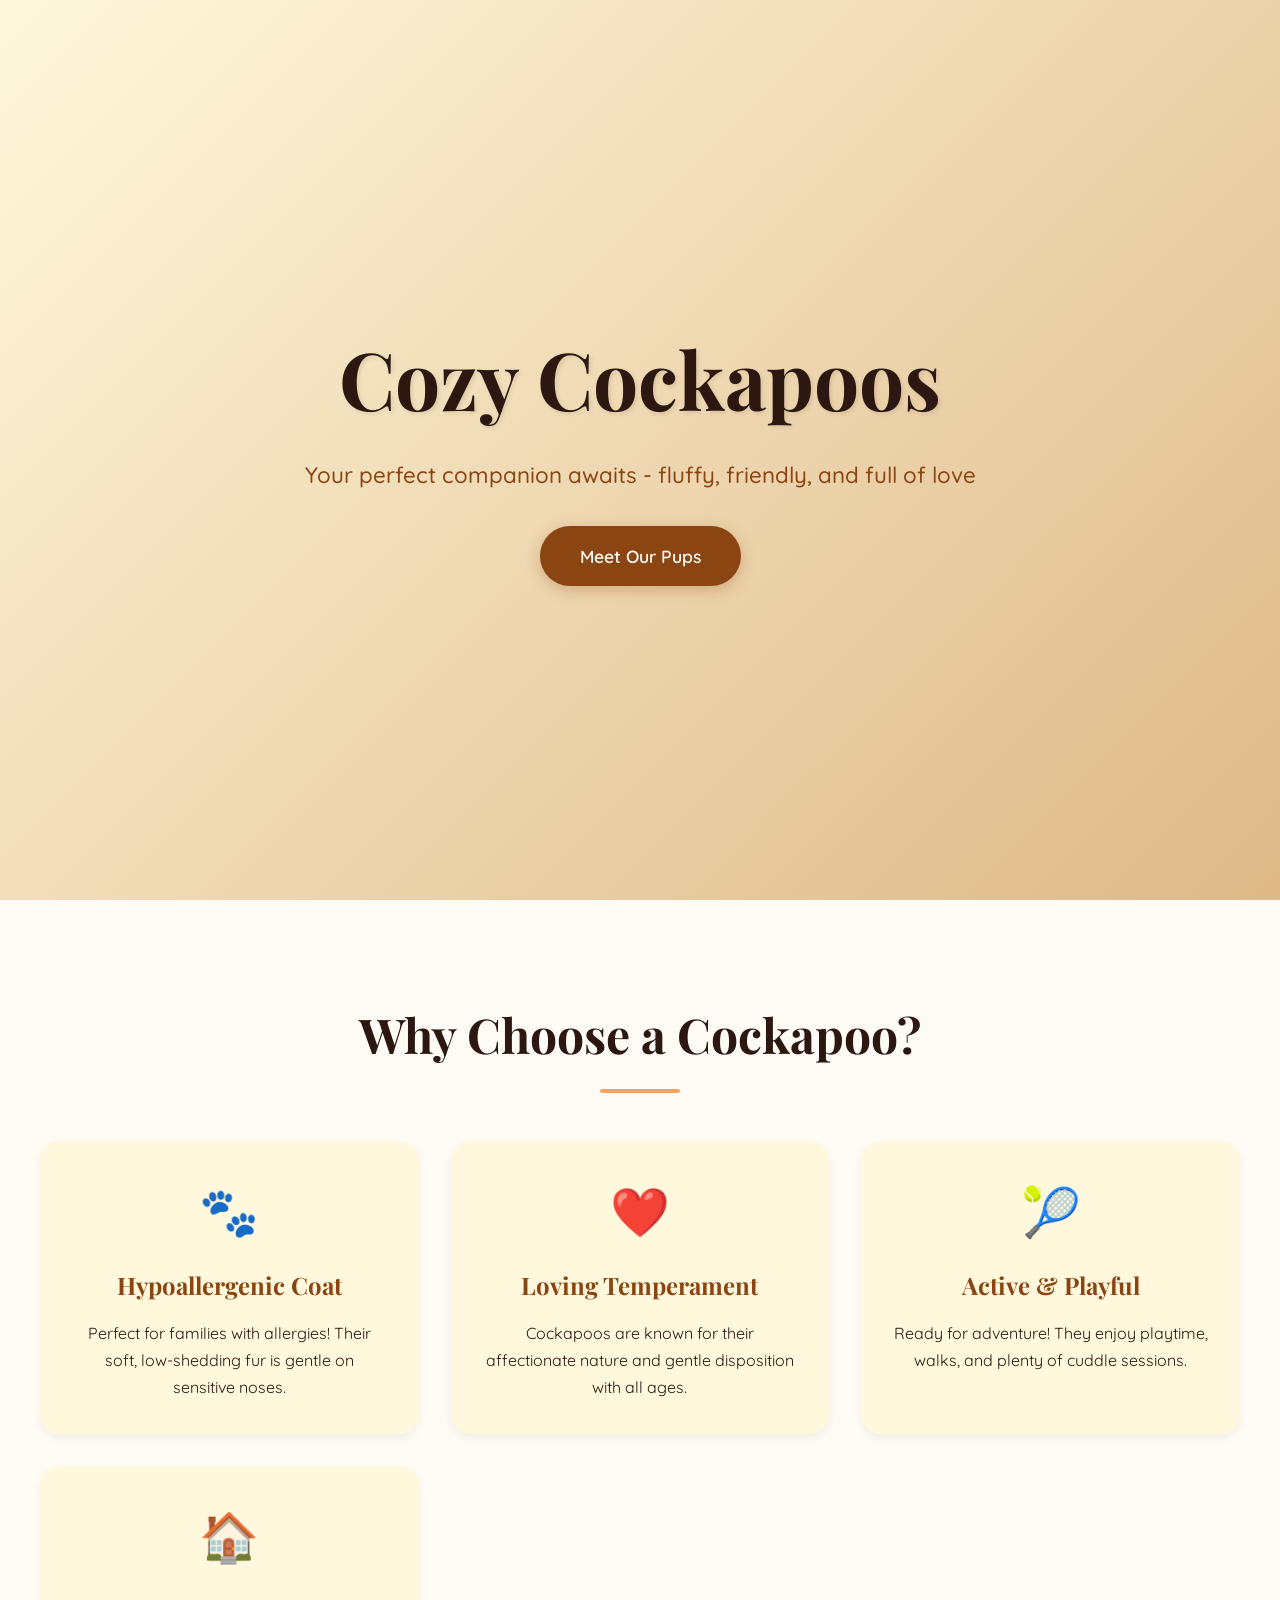
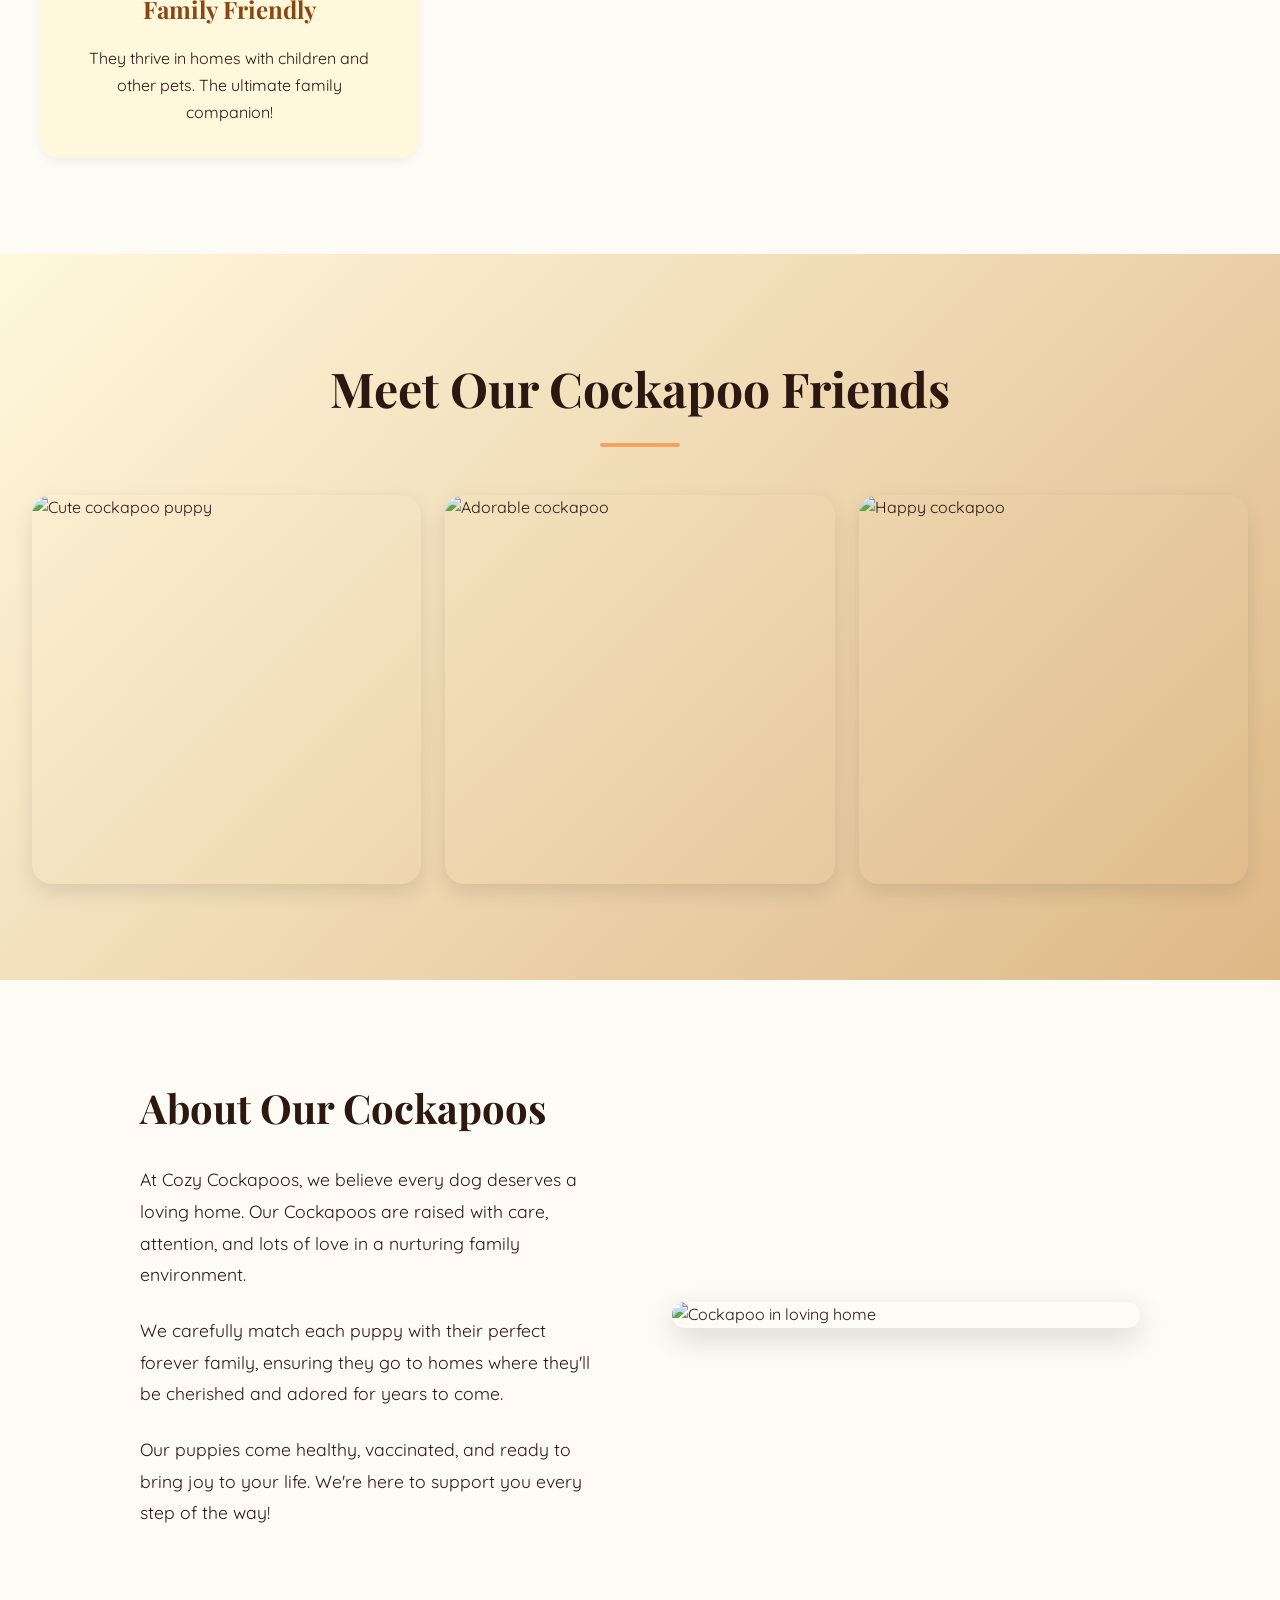
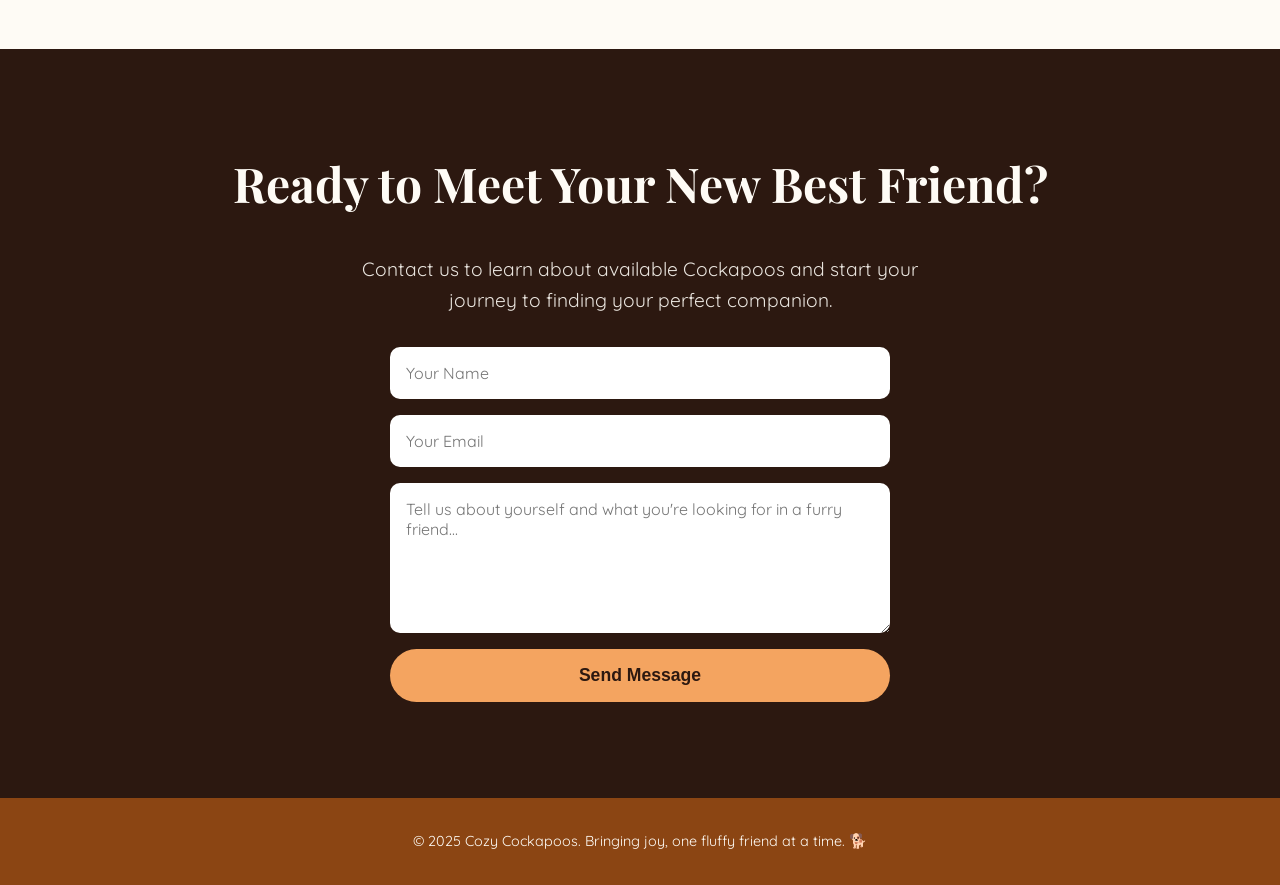
==== index.html @ 700f4752 "Add Cozy Cockapoos website" ====
<!DOCTYPE html>
<html lang="en">
<head>
    <meta charset="UTF-8">
    <meta name="viewport" content="width=device-width, initial-scale=1.0">
    <title>Cozy Cockapoos - Fluffy Friends with Love</title>
    <style>
        @import url('https://fonts.googleapis.com/css2?family=Playfair+Display:wght@400;600;700&family=Quicksand:wght@400;500;600&display=swap');
        
        :root {
            --primary: #8B4513;
            --secondary: #D2691E;
            --accent: #F4A460;
            --cream: #FFF8DC;
            --dark: #2C1810;
            --sand: #DEB887;
            --white: #FEFBF5;
        }
        
        * {
            margin: 0;
            padding: 0;
            box-sizing: border-box;
        }
        
        body {
            font-family: 'Quicksand', sans-serif;
            background: var(--white);
            color: var(--dark);
            line-height: 1.6;
            overflow-x: hidden;
        }
        
        /* Hero Section */
        .hero {
            min-height: 100vh;
            display: flex;
            align-items: center;
            justify-content: center;
            position: relative;
            background: linear-gradient(135deg, var(--cream) 0%, var(--sand) 100%);
            overflow: hidden;
        }
        
        .hero::before {
            content: '';
            position: absolute;
            top: 0;
            left: 0;
            right: 0;
            bottom: 0;
            background-image: url('cockapoo1.jpg');
            background-size: cover;
            background-position: center;
            opacity: 0.15;
            z-index: 1;
        }
        
        .hero-content {
            position: relative;
            z-index: 2;
            text-align: center;
            max-width: 800px;
            padding: 2rem;
        }
        
        .hero h1 {
            font-family: 'Playfair Display', serif;
            font-size: clamp(2.5rem, 8vw, 5rem);
            color: var(--dark);
            margin-bottom: 1rem;
            text-shadow: 2px 2px 4px rgba(0,0,0,0.1);
        }
        
        .hero p {
            font-size: clamp(1.1rem, 2vw, 1.4rem);
            color: var(--primary);
            margin-bottom: 2rem;
            font-weight: 500;
        }
        
        .cta-button {
            display: inline-block;
            padding: 1rem 2.5rem;
            background: var(--primary);
            color: var(--white);
            text-decoration: none;
            border-radius: 50px;
            font-weight: 600;
            font-size: 1.1rem;
            transition: all 0.3s ease;
            box-shadow: 0 4px 15px rgba(139, 69, 19, 0.3);
        }
        
        .cta-button:hover {
            background: var(--secondary);
            transform: translateY(-3px);
            box-shadow: 0 6px 20px rgba(139, 69, 19, 0.4);
        }
        
        /* Features Section */
        .features {
            padding: 6rem 2rem;
            background: var(--white);
        }
        
        .section-title {
            text-align: center;
            font-family: 'Playfair Display', serif;
            font-size: clamp(2rem, 5vw, 3rem);
            color: var(--dark);
            margin-bottom: 3rem;
            position: relative;
        }
        
        .section-title::after {
            content: '';
            display: block;
            width: 80px;
            height: 4px;
            background: var(--accent);
            margin: 1rem auto 0;
            border-radius: 2px;
        }
        
        .features-grid {
            display: grid;
            grid-template-columns: repeat(auto-fit, minmax(280px, 1fr));
            gap: 2rem;
            max-width: 1200px;
            margin: 0 auto;
        }
        
        .feature-card {
            background: var(--cream);
            padding: 2rem;
            border-radius: 20px;
            text-align: center;
            transition: transform 0.3s ease, box-shadow 0.3s ease;
            box-shadow: 0 4px 10px rgba(0,0,0,0.05);
        }
        
        .feature-card:hover {
            transform: translateY(-8px);
            box-shadow: 0 8px 25px rgba(0,0,0,0.1);
        }
        
        .feature-icon {
            font-size: 3rem;
            margin-bottom: 1rem;
        }
        
        .feature-card h3 {
            font-family: 'Playfair Display', serif;
            font-size: 1.5rem;
            color: var(--primary);
            margin-bottom: 1rem;
        }
        
        .feature-card p {
            color: var(--dark);
            font-size: 1rem;
            line-height: 1.7;
        }
        
        /* Gallery Section */
        .gallery {
            padding: 6rem 2rem;
            background: linear-gradient(135deg, var(--cream) 0%, var(--sand) 100%);
        }
        
        .gallery-grid {
            display: grid;
            grid-template-columns: repeat(auto-fit, minmax(300px, 1fr));
            gap: 1.5rem;
            max-width: 1400px;
            margin: 0 auto;
        }
        
        .gallery-item {
            position: relative;
            border-radius: 20px;
            overflow: hidden;
            aspect-ratio: 1;
            box-shadow: 0 8px 20px rgba(0,0,0,0.1);
            transition: transform 0.3s ease;
        }
        
        .gallery-item:hover {
            transform: scale(1.03);
        }
        
        .gallery-item img {
            width: 100%;
            height: 100%;
            object-fit: cover;
            transition: transform 0.5s ease;
        }
        
        .gallery-item:hover img {
            transform: scale(1.1);
        }
        
        .gallery-overlay {
            position: absolute;
            bottom: 0;
            left: 0;
            right: 0;
            background: linear-gradient(transparent, rgba(44, 24, 16, 0.9));
            padding: 1.5rem;
            color: var(--white);
            opacity: 0;
            transition: opacity 0.3s ease;
        }
        
        .gallery-item:hover .gallery-overlay {
            opacity: 1;
        }
        
        /* About Section */
        .about {
            padding: 6rem 2rem;
            background: var(--white);
        }
        
        .about-content {
            max-width: 1000px;
            margin: 0 auto;
            display: grid;
            grid-template-columns: 1fr 1fr;
            gap: 4rem;
            align-items: center;
        }
        
        .about-text h2 {
            font-family: 'Playfair Display', serif;
            font-size: 2.5rem;
            color: var(--dark);
            margin-bottom: 1.5rem;
        }
        
        .about-text p {
            font-size: 1.1rem;
            color: var(--dark);
            margin-bottom: 1.5rem;
            line-height: 1.8;
        }
        
        .about-image {
            border-radius: 30px;
            overflow: hidden;
            box-shadow: 0 10px 30px rgba(0,0,0,0.15);
        }
        
        .about-image img {
            width: 100%;
            height: auto;
            display: block;
        }
        
        /* Contact Section */
        .contact {
            padding: 6rem 2rem;
            background: var(--dark);
            color: var(--white);
            text-align: center;
        }
        
        .contact h2 {
            font-family: 'Playfair Display', serif;
            font-size: clamp(2rem, 5vw, 3rem);
            margin-bottom: 2rem;
        }
        
        .contact p {
            font-size: 1.2rem;
            margin-bottom: 2rem;
            opacity: 0.9;
            max-width: 600px;
            margin-left: auto;
            margin-right: auto;
        }
        
        .contact-form {
            max-width: 500px;
            margin: 0 auto;
            display: flex;
            flex-direction: column;
            gap: 1rem;
        }
        
        .contact-form input,
        .contact-form textarea {
            padding: 1rem;
            border: none;
            border-radius: 10px;
            font-family: 'Quicksand', sans-serif;
            font-size: 1rem;
        }
        
        .contact-form textarea {
            min-height: 150px;
            resize: vertical;
        }
        
        .submit-btn {
            padding: 1rem 2.5rem;
            background: var(--accent);
            color: var(--dark);
            border: none;
            border-radius: 50px;
            font-weight: 600;
            font-size: 1.1rem;
            cursor: pointer;
            transition: all 0.3s ease;
        }
        
        .submit-btn:hover {
            background: var(--secondary);
            transform: translateY(-3px);
        }
        
        /* Footer */
        footer {
            background: var(--primary);
            color: var(--white);
            text-align: center;
            padding: 2rem;
            font-size: 0.9rem;
        }
        
        /* Animations */
        @keyframes fadeInUp {
            from {
                opacity: 0;
                transform: translateY(30px);
            }
            to {
                opacity: 1;
                transform: translateY(0);
            }
        }
        
        .feature-card, .gallery-item {
            animation: fadeInUp 0.6s ease forwards;
        }
        
        /* Responsive Design */
        @media (max-width: 768px) {
            .about-content {
                grid-template-columns: 1fr;
                gap: 2rem;
            }
            
            .hero h1 {
                font-size: 2.5rem;
            }
        }
    </style>
</head>
<body>
    <div class="hero">
        <div class="hero-content">
            <h1>Cozy Cockapoos</h1>
            <p>Your perfect companion awaits - fluffy, friendly, and full of love</p>
            <a href="#contact" class="cta-button">Meet Our Pups</a>
        </div>
    </div>
    
    <section class="features">
        <h2 class="section-title">Why Choose a Cockapoo?</h2>
        <div class="features-grid">
            <div class="feature-card">
                <div class="feature-icon">🐾</div>
                <h3>Hypoallergenic Coat</h3>
                <p>Perfect for families with allergies! Their soft, low-shedding fur is gentle on sensitive noses.</p>
            </div>
            <div class="feature-card">
                <div class="feature-icon">❤️</div>
                <h3>Loving Temperament</h3>
                <p>Cockapoos are known for their affectionate nature and gentle disposition with all ages.</p>
            </div>
            <div class="feature-card">
                <div class="feature-icon">🎾</div>
                <h3>Active & Playful</h3>
                <p>Ready for adventure! They enjoy playtime, walks, and plenty of cuddle sessions.</p>
            </div>
            <div class="feature-card">
                <div class="feature-icon">🏠</div>
                <h3>Family Friendly</h3>
                <p>They thrive in homes with children and other pets. The ultimate family companion!</p>
            </div>
        </div>
    </section>
    
    <section class="gallery">
        <h2 class="section-title">Meet Our Cockapoo Friends</h2>
        <div class="gallery-grid">
            <div class="gallery-item">
                <img src="cockapoo1.jpg" alt="Cute cockapoo puppy">
                <div class="gallery-overlay">
                    <h3>Milo</h3>
                    <p>3 months old</p>
                </div>
            </div>
            <div class="gallery-item">
                <img src="cockapoo2.jpg" alt="Adorable cockapoo">
                <div class="gallery-overlay">
                    <h3>Luna</h3>
                    <p>5 months old</p>
                </div>
            </div>
            <div class="gallery-item">
                <img src="cockapoo3.jpg" alt="Happy cockapoo">
                <div class="gallery-overlay">
                    <h3>Buddy</h3>
                    <p>4 months old</p>
                </div>
            </div>
        </div>
    </section>
    
    <section class="about">
        <div class="about-content">
            <div class="about-text">
                <h2>About Our Cockapoos</h2>
                <p>At Cozy Cockapoos, we believe every dog deserves a loving home. Our Cockapoos are raised with care, attention, and lots of love in a nurturing family environment.</p>
                <p>We carefully match each puppy with their perfect forever family, ensuring they go to homes where they'll be cherished and adored for years to come.</p>
                <p>Our puppies come healthy, vaccinated, and ready to bring joy to your life. We're here to support you every step of the way!</p>
            </div>
            <div class="about-image">
                <img src="cockapoo2.jpg" alt="Cockapoo in loving home">
            </div>
        </div>
    </section>
    
    <section class="contact" id="contact">
        <h2>Ready to Meet Your New Best Friend?</h2>
        <p>Contact us to learn about available Cockapoos and start your journey to finding your perfect companion.</p>
        <form class="contact-form">
            <input type="text" placeholder="Your Name" required>
            <input type="email" placeholder="Your Email" required>
            <textarea placeholder="Tell us about yourself and what you're looking for in a furry friend..."></textarea>
            <button type="submit" class="submit-btn">Send Message</button>
        </form>
    </section>
    
    <footer>
        <p>&copy; 2025 Cozy Cockapoos. Bringing joy, one fluffy friend at a time. 🐕</p>
    </footer>
    
    <script>
        // Smooth scroll for anchor links
        document.querySelectorAll('a[href^="#"]').forEach(anchor => {
            anchor.addEventListener('click', function (e) {
                e.preventDefault();
                const target = document.querySelector(this.getAttribute('href'));
                target.scrollIntoView({ behavior: 'smooth' });
            });
        });
        
        // Simple form handling
        document.querySelector('.contact-form').addEventListener('submit', function(e) {
            e.preventDefault();
            alert('Thank you for your interest! We\'ll be in touch soon. 🐾');
            this.reset();
        });
        
        // Intersection Observer for animations
        const observer = new IntersectionObserver((entries) => {
            entries.forEach(entry => {
                if (entry.isIntersecting) {
                    entry.target.style.animation = 'fadeInUp 0.6s ease forwards';
                }
            });
        }, { threshold: 0.1 });
        
        document.querySelectorAll('.feature-card, .gallery-item').forEach(el => {
            el.style.opacity = '0';
            observer.observe(el);
        });
    </script>
</body>
</html>
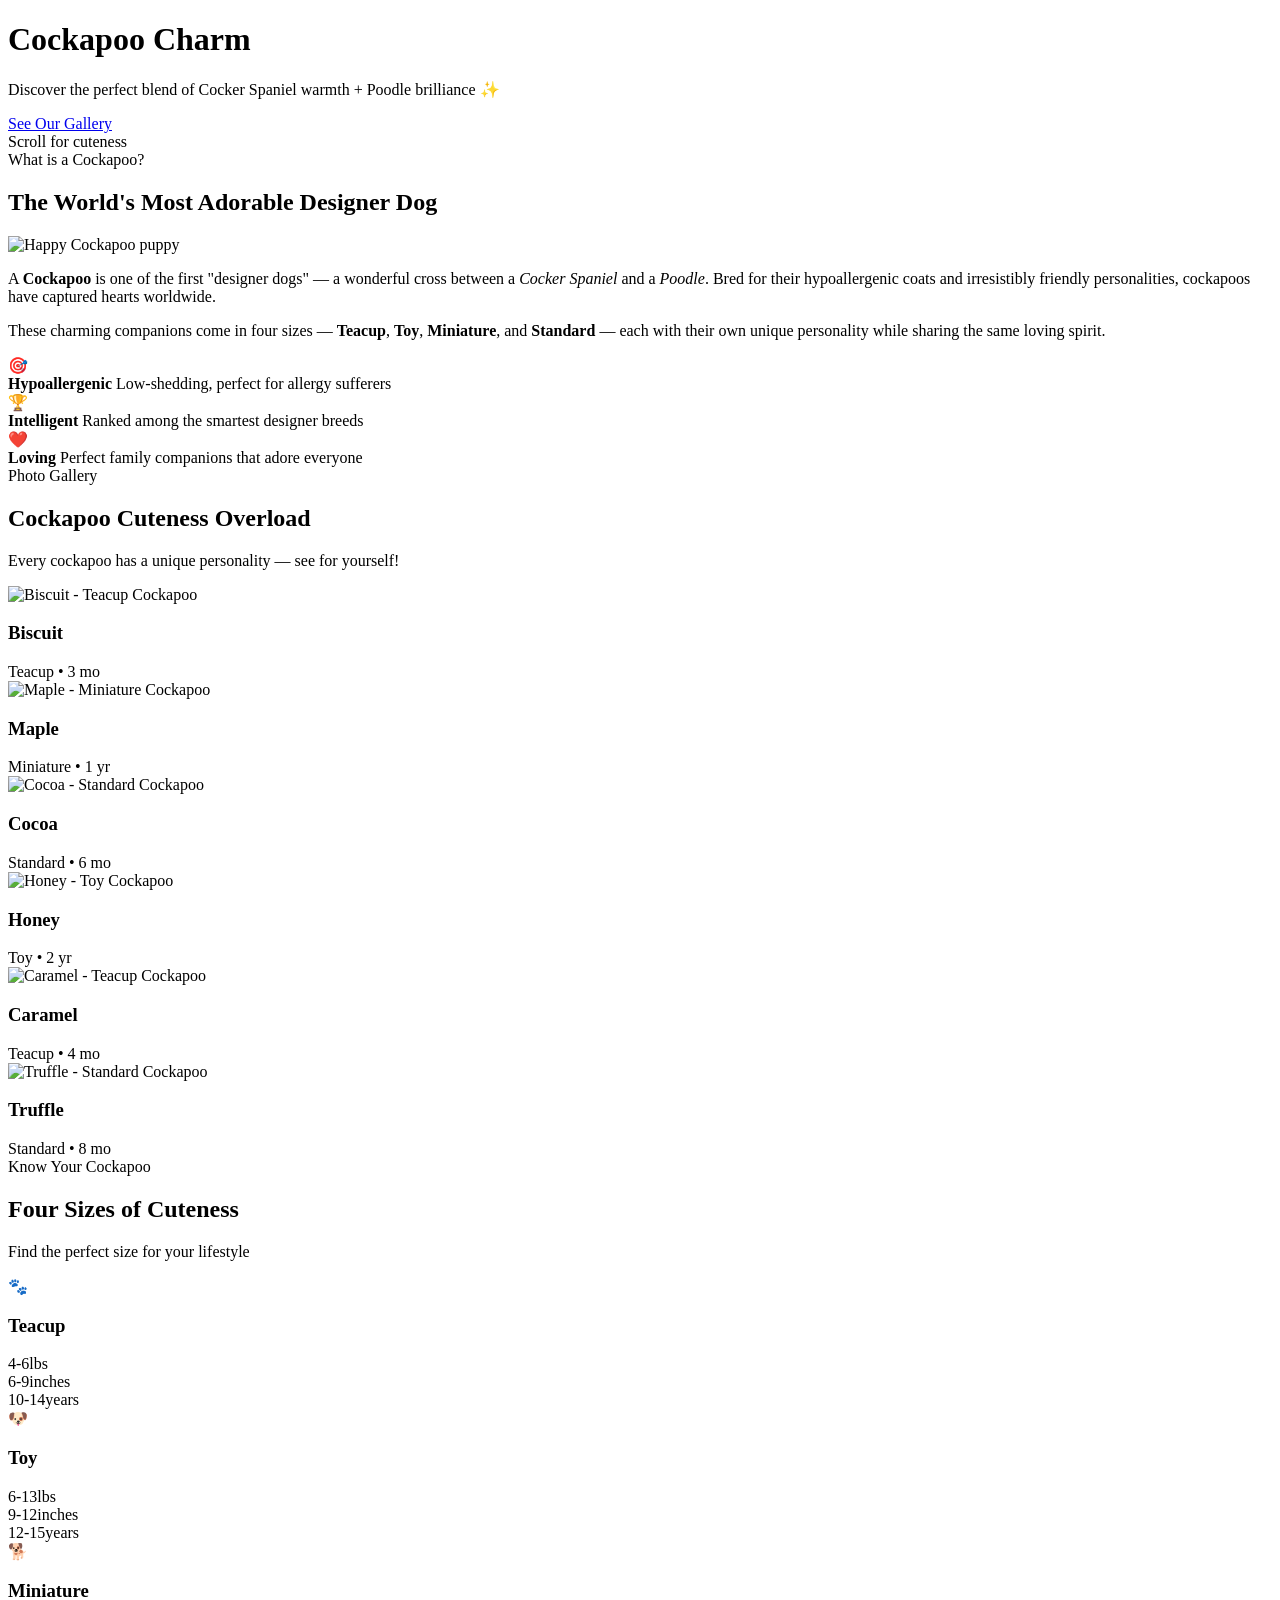
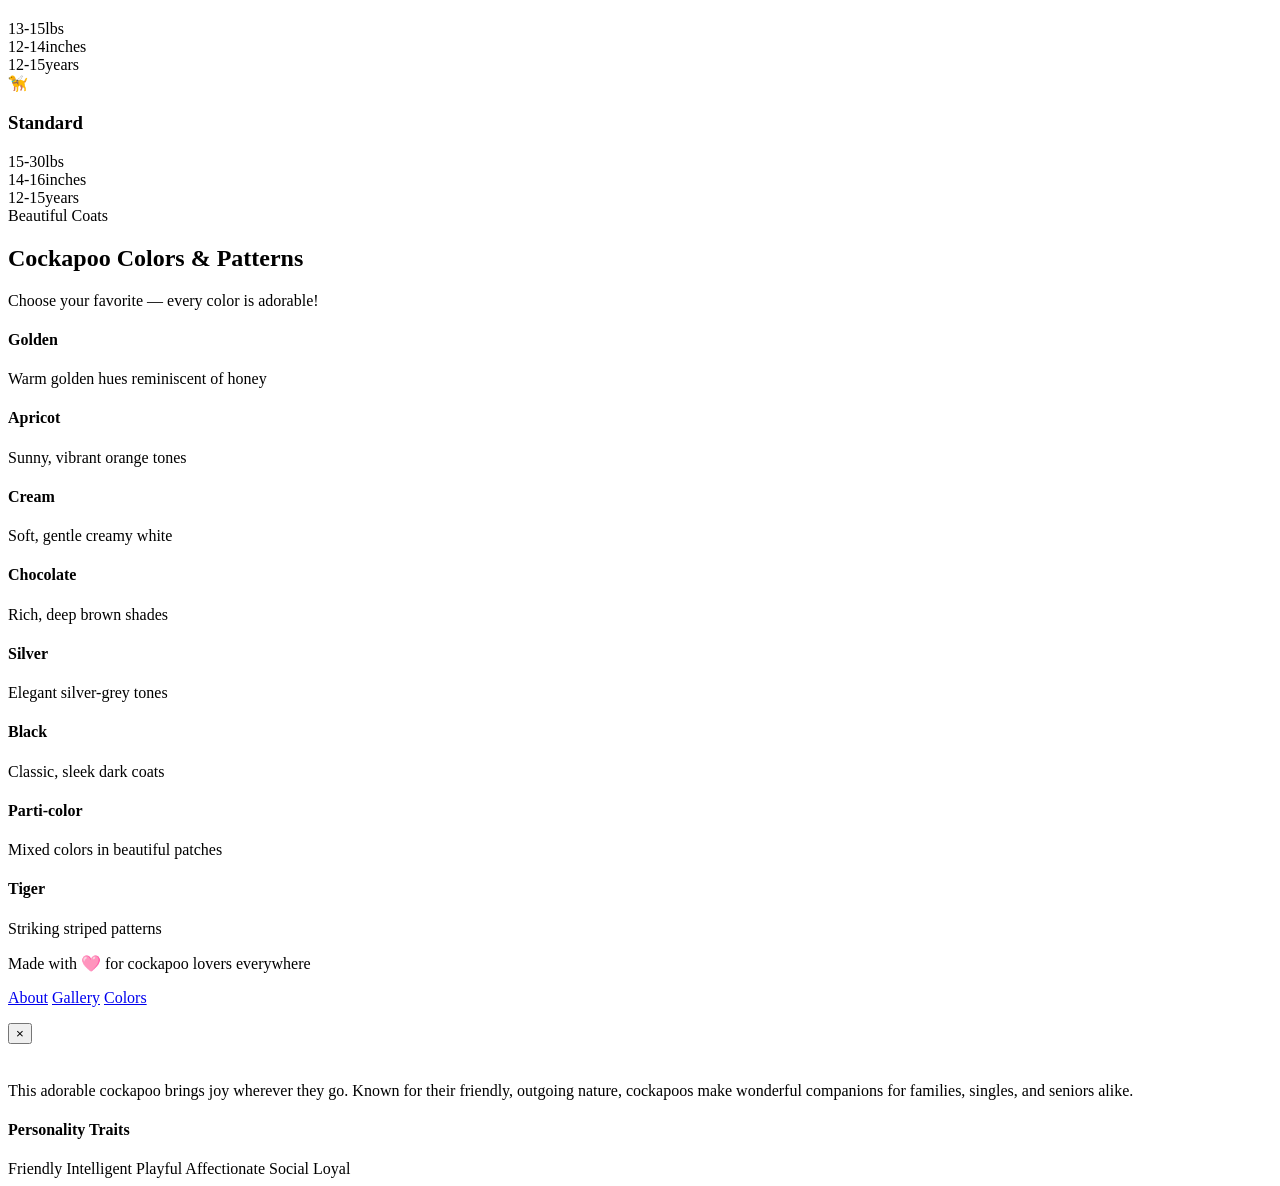
==== commit ff80ba84: "Add landing page and breed info page with gallery, sizes, and colors sections" ====
--- a/index.html
+++ b/index.html
@@ -1,484 +1,277 @@
 <!DOCTYPE html>
 <html lang="en">
 <head>
-    <meta charset="UTF-8">
-    <meta name="viewport" content="width=device-width, initial-scale=1.0">
-    <title>Cozy Cockapoos - Fluffy Friends with Love</title>
-    <style>
-        @import url('https://fonts.googleapis.com/css2?family=Playfair+Display:wght@400;600;700&family=Quicksand:wght@400;500;600&display=swap');
-        
-        :root {
-            --primary: #8B4513;
-            --secondary: #D2691E;
-            --accent: #F4A460;
-            --cream: #FFF8DC;
-            --dark: #2C1810;
-            --sand: #DEB887;
-            --white: #FEFBF5;
-        }
-        
-        * {
-            margin: 0;
-            padding: 0;
-            box-sizing: border-box;
-        }
-        
-        body {
-            font-family: 'Quicksand', sans-serif;
-            background: var(--white);
-            color: var(--dark);
-            line-height: 1.6;
-            overflow-x: hidden;
-        }
-        
-        /* Hero Section */
-        .hero {
-            min-height: 100vh;
-            display: flex;
-            align-items: center;
-            justify-content: center;
-            position: relative;
-            background: linear-gradient(135deg, var(--cream) 0%, var(--sand) 100%);
-            overflow: hidden;
-        }
-        
-        .hero::before {
-            content: '';
-            position: absolute;
-            top: 0;
-            left: 0;
-            right: 0;
-            bottom: 0;
-            background-image: url('cockapoo1.jpg');
-            background-size: cover;
-            background-position: center;
-            opacity: 0.15;
-            z-index: 1;
-        }
-        
-        .hero-content {
-            position: relative;
-            z-index: 2;
-            text-align: center;
-            max-width: 800px;
-            padding: 2rem;
-        }
-        
-        .hero h1 {
-            font-family: 'Playfair Display', serif;
-            font-size: clamp(2.5rem, 8vw, 5rem);
-            color: var(--dark);
-            margin-bottom: 1rem;
-            text-shadow: 2px 2px 4px rgba(0,0,0,0.1);
-        }
-        
-        .hero p {
-            font-size: clamp(1.1rem, 2vw, 1.4rem);
-            color: var(--primary);
-            margin-bottom: 2rem;
-            font-weight: 500;
-        }
-        
-        .cta-button {
-            display: inline-block;
-            padding: 1rem 2.5rem;
-            background: var(--primary);
-            color: var(--white);
-            text-decoration: none;
-            border-radius: 50px;
-            font-weight: 600;
-            font-size: 1.1rem;
-            transition: all 0.3s ease;
-            box-shadow: 0 4px 15px rgba(139, 69, 19, 0.3);
-        }
-        
-        .cta-button:hover {
-            background: var(--secondary);
-            transform: translateY(-3px);
-            box-shadow: 0 6px 20px rgba(139, 69, 19, 0.4);
-        }
-        
-        /* Features Section */
-        .features {
-            padding: 6rem 2rem;
-            background: var(--white);
-        }
-        
-        .section-title {
-            text-align: center;
-            font-family: 'Playfair Display', serif;
-            font-size: clamp(2rem, 5vw, 3rem);
-            color: var(--dark);
-            margin-bottom: 3rem;
-            position: relative;
-        }
-        
-        .section-title::after {
-            content: '';
-            display: block;
-            width: 80px;
-            height: 4px;
-            background: var(--accent);
-            margin: 1rem auto 0;
-            border-radius: 2px;
-        }
-        
-        .features-grid {
-            display: grid;
-            grid-template-columns: repeat(auto-fit, minmax(280px, 1fr));
-            gap: 2rem;
-            max-width: 1200px;
-            margin: 0 auto;
-        }
-        
-        .feature-card {
-            background: var(--cream);
-            padding: 2rem;
-            border-radius: 20px;
-            text-align: center;
-            transition: transform 0.3s ease, box-shadow 0.3s ease;
-            box-shadow: 0 4px 10px rgba(0,0,0,0.05);
-        }
-        
-        .feature-card:hover {
-            transform: translateY(-8px);
-            box-shadow: 0 8px 25px rgba(0,0,0,0.1);
-        }
-        
-        .feature-icon {
-            font-size: 3rem;
-            margin-bottom: 1rem;
-        }
-        
-        .feature-card h3 {
-            font-family: 'Playfair Display', serif;
-            font-size: 1.5rem;
-            color: var(--primary);
-            margin-bottom: 1rem;
-        }
-        
-        .feature-card p {
-            color: var(--dark);
-            font-size: 1rem;
-            line-height: 1.7;
-        }
-        
-        /* Gallery Section */
-        .gallery {
-            padding: 6rem 2rem;
-            background: linear-gradient(135deg, var(--cream) 0%, var(--sand) 100%);
-        }
-        
-        .gallery-grid {
-            display: grid;
-            grid-template-columns: repeat(auto-fit, minmax(300px, 1fr));
-            gap: 1.5rem;
-            max-width: 1400px;
-            margin: 0 auto;
-        }
-        
-        .gallery-item {
-            position: relative;
-            border-radius: 20px;
-            overflow: hidden;
-            aspect-ratio: 1;
-            box-shadow: 0 8px 20px rgba(0,0,0,0.1);
-            transition: transform 0.3s ease;
-        }
-        
-        .gallery-item:hover {
-            transform: scale(1.03);
-        }
-        
-        .gallery-item img {
-            width: 100%;
-            height: 100%;
-            object-fit: cover;
-            transition: transform 0.5s ease;
-        }
-        
-        .gallery-item:hover img {
-            transform: scale(1.1);
-        }
-        
-        .gallery-overlay {
-            position: absolute;
-            bottom: 0;
-            left: 0;
-            right: 0;
-            background: linear-gradient(transparent, rgba(44, 24, 16, 0.9));
-            padding: 1.5rem;
-            color: var(--white);
-            opacity: 0;
-            transition: opacity 0.3s ease;
-        }
-        
-        .gallery-item:hover .gallery-overlay {
-            opacity: 1;
-        }
-        
-        /* About Section */
-        .about {
-            padding: 6rem 2rem;
-            background: var(--white);
-        }
-        
-        .about-content {
-            max-width: 1000px;
-            margin: 0 auto;
-            display: grid;
-            grid-template-columns: 1fr 1fr;
-            gap: 4rem;
-            align-items: center;
-        }
-        
-        .about-text h2 {
-            font-family: 'Playfair Display', serif;
-            font-size: 2.5rem;
-            color: var(--dark);
-            margin-bottom: 1.5rem;
-        }
-        
-        .about-text p {
-            font-size: 1.1rem;
-            color: var(--dark);
-            margin-bottom: 1.5rem;
-            line-height: 1.8;
-        }
-        
-        .about-image {
-            border-radius: 30px;
-            overflow: hidden;
-            box-shadow: 0 10px 30px rgba(0,0,0,0.15);
-        }
-        
-        .about-image img {
-            width: 100%;
-            height: auto;
-            display: block;
-        }
-        
-        /* Contact Section */
-        .contact {
-            padding: 6rem 2rem;
-            background: var(--dark);
-            color: var(--white);
-            text-align: center;
-        }
-        
-        .contact h2 {
-            font-family: 'Playfair Display', serif;
-            font-size: clamp(2rem, 5vw, 3rem);
-            margin-bottom: 2rem;
-        }
-        
-        .contact p {
-            font-size: 1.2rem;
-            margin-bottom: 2rem;
-            opacity: 0.9;
-            max-width: 600px;
-            margin-left: auto;
-            margin-right: auto;
-        }
-        
-        .contact-form {
-            max-width: 500px;
-            margin: 0 auto;
-            display: flex;
-            flex-direction: column;
-            gap: 1rem;
-        }
-        
-        .contact-form input,
-        .contact-form textarea {
-            padding: 1rem;
-            border: none;
-            border-radius: 10px;
-            font-family: 'Quicksand', sans-serif;
-            font-size: 1rem;
-        }
-        
-        .contact-form textarea {
-            min-height: 150px;
-            resize: vertical;
-        }
-        
-        .submit-btn {
-            padding: 1rem 2.5rem;
-            background: var(--accent);
-            color: var(--dark);
-            border: none;
-            border-radius: 50px;
-            font-weight: 600;
-            font-size: 1.1rem;
-            cursor: pointer;
-            transition: all 0.3s ease;
-        }
-        
-        .submit-btn:hover {
-            background: var(--secondary);
-            transform: translateY(-3px);
-        }
-        
-        /* Footer */
-        footer {
-            background: var(--primary);
-            color: var(--white);
-            text-align: center;
-            padding: 2rem;
-            font-size: 0.9rem;
-        }
-        
-        /* Animations */
-        @keyframes fadeInUp {
-            from {
-                opacity: 0;
-                transform: translateY(30px);
-            }
-            to {
-                opacity: 1;
-                transform: translateY(0);
-            }
-        }
-        
-        .feature-card, .gallery-item {
-            animation: fadeInUp 0.6s ease forwards;
-        }
-        
-        /* Responsive Design */
-        @media (max-width: 768px) {
-            .about-content {
-                grid-template-columns: 1fr;
-                gap: 2rem;
-            }
-            
-            .hero h1 {
-                font-size: 2.5rem;
-            }
-        }
-    </style>
+  <meta charset="UTF-8">
+  <meta name="viewport" content="width=device-width, initial-scale=1.0">
+  <title>Cockapoo Charm - Adorable Cockapoo Puppies & Dogs</title>
+  <link rel="stylesheet" href="styles.css">
+  <link rel="preconnect" href="https://fonts.googleapis.com">
+  <link rel="preconnect" href="https://fonts.gstatic.com" crossorigin>
+  <link href="https://fonts.googleapis.com/css2?family=Playfair+Display:wght@400;600;700;800&family=Inter:wght@300;400;500;600&display=swap" rel="stylesheet">
 </head>
 <body>
-    <div class="hero">
-        <div class="hero-content">
-            <h1>Cozy Cockapoos</h1>
-            <p>Your perfect companion awaits - fluffy, friendly, and full of love</p>
-            <a href="#contact" class="cta-button">Meet Our Pups</a>
-        </div>
-    </div>
-    
-    <section class="features">
-        <h2 class="section-title">Why Choose a Cockapoo?</h2>
-        <div class="features-grid">
-            <div class="feature-card">
-                <div class="feature-icon">🐾</div>
-                <h3>Hypoallergenic Coat</h3>
-                <p>Perfect for families with allergies! Their soft, low-shedding fur is gentle on sensitive noses.</p>
-            </div>
-            <div class="feature-card">
-                <div class="feature-icon">❤️</div>
-                <h3>Loving Temperament</h3>
-                <p>Cockapoos are known for their affectionate nature and gentle disposition with all ages.</p>
-            </div>
-            <div class="feature-card">
-                <div class="feature-icon">🎾</div>
-                <h3>Active & Playful</h3>
-                <p>Ready for adventure! They enjoy playtime, walks, and plenty of cuddle sessions.</p>
-            </div>
-            <div class="feature-card">
-                <div class="feature-icon">🏠</div>
-                <h3>Family Friendly</h3>
-                <p>They thrive in homes with children and other pets. The ultimate family companion!</p>
-            </div>
-        </div>
-    </section>
-    
-    <section class="gallery">
-        <h2 class="section-title">Meet Our Cockapoo Friends</h2>
-        <div class="gallery-grid">
-            <div class="gallery-item">
-                <img src="cockapoo1.jpg" alt="Cute cockapoo puppy">
-                <div class="gallery-overlay">
-                    <h3>Milo</h3>
-                    <p>3 months old</p>
-                </div>
-            </div>
-            <div class="gallery-item">
-                <img src="cockapoo2.jpg" alt="Adorable cockapoo">
-                <div class="gallery-overlay">
-                    <h3>Luna</h3>
-                    <p>5 months old</p>
-                </div>
-            </div>
-            <div class="gallery-item">
-                <img src="cockapoo3.jpg" alt="Happy cockapoo">
-                <div class="gallery-overlay">
-                    <h3>Buddy</h3>
-                    <p>4 months old</p>
-                </div>
-            </div>
-        </div>
-    </section>
-    
-    <section class="about">
+  <!-- Hero Section with Image Gallery -->
+  <header class="hero">
+    <div class="hero-overlay"></div>
+    <div class="hero-content">
+      <h1 class="hero-title">Cockapoo Charm</h1>
+      <p class="hero-subtitle">Discover the perfect blend of Cocker Spaniel warmth + Poodle brilliance ✨</p>
+      <a href="#gallery" class="cta-button">See Our Gallery</a>
+    </div>
+    <div class="hero-scroll-hint">
+      <span>Scroll for cuteness</span>
+      <div class="scroll-arrow"></div>
+    </div>
+  </header>
+
+  <!-- About Section -->
+  <section class="about-section" id="about">
+    <div class="container">
+      <div class="section-header">
+        <span class="section-tag">What is a Cockapoo?</span>
+        <h2>The World's Most Adorable Designer Dog</h2>
+      </div>
+      <div class="about-grid">
+        <div class="about-image">
+          <img src="https://images.unsplash.com/photo-1587300003388-59208cc962cb?w=600&h=400&fit=crop&auto=format" alt="Happy Cockapoo puppy" loading="lazy">
+        </div>
         <div class="about-content">
-            <div class="about-text">
-                <h2>About Our Cockapoos</h2>
-                <p>At Cozy Cockapoos, we believe every dog deserves a loving home. Our Cockapoos are raised with care, attention, and lots of love in a nurturing family environment.</p>
-                <p>We carefully match each puppy with their perfect forever family, ensuring they go to homes where they'll be cherished and adored for years to come.</p>
-                <p>Our puppies come healthy, vaccinated, and ready to bring joy to your life. We're here to support you every step of the way!</p>
-            </div>
-            <div class="about-image">
-                <img src="cockapoo2.jpg" alt="Cockapoo in loving home">
-            </div>
-        </div>
-    </section>
-    
-    <section class="contact" id="contact">
-        <h2>Ready to Meet Your New Best Friend?</h2>
-        <p>Contact us to learn about available Cockapoos and start your journey to finding your perfect companion.</p>
-        <form class="contact-form">
-            <input type="text" placeholder="Your Name" required>
-            <input type="email" placeholder="Your Email" required>
-            <textarea placeholder="Tell us about yourself and what you're looking for in a furry friend..."></textarea>
-            <button type="submit" class="submit-btn">Send Message</button>
-        </form>
-    </section>
-    
-    <footer>
-        <p>&copy; 2025 Cozy Cockapoos. Bringing joy, one fluffy friend at a time. 🐕</p>
-    </footer>
-    
-    <script>
-        // Smooth scroll for anchor links
-        document.querySelectorAll('a[href^="#"]').forEach(anchor => {
-            anchor.addEventListener('click', function (e) {
-                e.preventDefault();
-                const target = document.querySelector(this.getAttribute('href'));
-                target.scrollIntoView({ behavior: 'smooth' });
-            });
-        });
-        
-        // Simple form handling
-        document.querySelector('.contact-form').addEventListener('submit', function(e) {
-            e.preventDefault();
-            alert('Thank you for your interest! We\'ll be in touch soon. 🐾');
-            this.reset();
-        });
-        
-        // Intersection Observer for animations
-        const observer = new IntersectionObserver((entries) => {
-            entries.forEach(entry => {
-                if (entry.isIntersecting) {
-                    entry.target.style.animation = 'fadeInUp 0.6s ease forwards';
-                }
-            });
-        }, { threshold: 0.1 });
-        
-        document.querySelectorAll('.feature-card, .gallery-item').forEach(el => {
-            el.style.opacity = '0';
-            observer.observe(el);
-        });
-    </script>
+          <p>A <strong>Cockapoo</strong> is one of the first "designer dogs" — a wonderful cross between a <em>Cocker Spaniel</em> and a <em>Poodle</em>. Bred for their hypoallergenic coats and irresistibly friendly personalities, cockapoos have captured hearts worldwide.</p>
+          <p>These charming companions come in four sizes — <strong>Teacup</strong>, <strong>Toy</strong>, <strong>Miniature</strong>, and <strong>Standard</strong> — each with their own unique personality while sharing the same loving spirit.</p>
+          <div class="fun-facts">
+            <div class="fact">
+              <span class="fact-icon">🎯</span>
+              <div>
+                <strong>Hypoallergenic</strong>
+                <span>Low-shedding, perfect for allergy sufferers</span>
+              </div>
+            </div>
+            <div class="fact">
+              <span class="fact-icon">🏆</span>
+              <div>
+                <strong>Intelligent</strong>
+                <span>Ranked among the smartest designer breeds</span>
+              </div>
+            </div>
+            <div class="fact">
+              <span class="fact-icon">❤️</span>
+              <div>
+                <strong>Loving</strong>
+                <span>Perfect family companions that adore everyone</span>
+              </div>
+            </div>
+          </div>
+        </div>
+      </div>
+    </div>
+  </section>
+
+  <!-- Gallery Section -->
+  <section class="gallery-section" id="gallery">
+    <div class="container">
+      <div class="section-header">
+        <span class="section-tag">Photo Gallery</span>
+        <h2>Cockapoo Cuteness Overload</h2>
+        <p>Every cockapoo has a unique personality — see for yourself!</p>
+      </div>
+      <div class="gallery-grid">
+        <div class="gallery-item" data-name="Biscuit" data-age="3 months" data-color="Golden" data-size="Teacup">
+          <img src="https://images.unsplash.com/photo-1587300003388-59208cc962cb?w=400&h=400&fit=crop&auto=format" alt="Biscuit - Teacup Cockapoo" loading="lazy">
+          <div class="gallery-overlay">
+            <h3>Biscuit</h3>
+            <span class="tag">Teacup • 3 mo</span>
+          </div>
+        </div>
+        <div class="gallery-item" data-name="Maple" data-age="1 year" data-color="Apricot" data-size="Miniature">
+          <img src="https://images.unsplash.com/photo-1583337130417-13104dec14a3?w=400&h=400&fit=crop&auto=format" alt="Maple - Miniature Cockapoo" loading="lazy">
+          <div class="gallery-overlay">
+            <h3>Maple</h3>
+            <span class="tag">Miniature • 1 yr</span>
+          </div>
+        </div>
+        <div class="gallery-item" data-name="Cocoa" data-age="6 months" data-color="Chocolate" data-size="Standard">
+          <img src="https://images.unsplash.com/photo-1596492784531-6e6eb5ea9993?w=400&h=400&fit=crop&auto=format" alt="Cocoa - Standard Cockapoo" loading="lazy">
+          <div class="gallery-overlay">
+            <h3>Cocoa</h3>
+            <span class="tag">Standard • 6 mo</span>
+          </div>
+        </div>
+        <div class="gallery-item" data-name="Honey" data-age="2 years" data-color="Cream" data-size="Toy">
+          <img src="https://images.unsplash.com/photo-1588022274642-f238f20cdb3e?w=400&h=400&fit=crop&auto=format" alt="Honey - Toy Cockapoo" loading="lazy">
+          <div class="gallery-overlay">
+            <h3>Honey</h3>
+            <span class="tag">Toy • 2 yr</span>
+          </div>
+        </div>
+        <div class="gallery-item" data-name="Caramel" data-age="4 months" data-color="Caramel" data-size="Teacup">
+          <img src="https://images.unsplash.com/photo-1601979031925-424e53b6caaa?w=400&h=400&fit=crop&auto=format" alt="Caramel - Teacup Cockapoo" loading="lazy">
+          <div class="gallery-overlay">
+            <h3>Caramel</h3>
+            <span class="tag">Teacup • 4 mo</span>
+          </div>
+        </div>
+        <div class="gallery-item" data-name="Truffle" data-age="8 months" data-color="Silver" data-size="Standard">
+          <img src="https://images.unsplash.com/photo-1530281700549-e82e7bf110d6?w=400&h=400&fit=crop&auto=format" alt="Truffle - Standard Cockapoo" loading="lazy">
+          <div class="gallery-overlay">
+            <h3>Truffle</h3>
+            <span class="tag">Standard • 8 mo</span>
+          </div>
+        </div>
+      </div>
+    </div>
+  </section>
+
+  <!-- Sizes Comparison -->
+  <section class="sizes-section">
+    <div class="container">
+      <div class="section-header">
+        <span class="section-tag">Know Your Cockapoo</span>
+        <h2>Four Sizes of Cuteness</h2>
+        <p>Find the perfect size for your lifestyle</p>
+      </div>
+      <div class="sizes-grid">
+        <div class="size-card" data-size="teacup">
+          <div class="size-icon">🐾</div>
+          <h3>Teacup</h3>
+          <div class="size-stats">
+            <div class="stat"><span class="stat-value">4-6</span><span class="stat-label">lbs</span></div>
+            <div class="stat"><span class="stat-value">6-9</span><span class="stat-label">inches</span></div>
+            <div class="stat"><span class="stat-value">10-14</span><span class="stat-label">years</span></div>
+          </div>
+        </div>
+        <div class="size-card" data-size="toy">
+          <div class="size-icon">🐶</div>
+          <h3>Toy</h3>
+          <div class="size-stats">
+            <div class="stat"><span class="stat-value">6-13</span><span class="stat-label">lbs</span></div>
+            <div class="stat"><span class="stat-value">9-12</span><span class="stat-label">inches</span></div>
+            <div class="stat"><span class="stat-value">12-15</span><span class="stat-label">years</span></div>
+          </div>
+        </div>
+        <div class="size-card" data-size="miniature">
+          <div class="size-icon">🐕</div>
+          <h3>Miniature</h3>
+          <div class="size-stats">
+            <div class="stat"><span class="stat-value">13-15</span><span class="stat-label">lbs</span></div>
+            <div class="stat"><span class="stat-value">12-14</span><span class="stat-label">inches</span></div>
+            <div class="stat"><span class="stat-value">12-15</span><span class="stat-label">years</span></div>
+          </div>
+        </div>
+        <div class="size-card" data-size="standard">
+          <div class="size-icon">🦮</div>
+          <h3>Standard</h3>
+          <div class="size-stats">
+            <div class="stat"><span class="stat-value">15-30</span><span class="stat-label">lbs</span></div>
+            <div class="stat"><span class="stat-value">14-16</span><span class="stat-label">inches</span></div>
+            <div class="stat"><span class="stat-value">12-15</span><span class="stat-label">years</span></div>
+          </div>
+        </div>
+      </div>
+    </div>
+  </section>
+
+  <!-- Colors Section -->
+  <section class="colors-section" id="colors">
+    <div class="container">
+      <div class="section-header">
+        <span class="section-tag">Beautiful Coats</span>
+        <h2>Cockapoo Colors & Patterns</h2>
+        <p>Choose your favorite — every color is adorable!</p>
+      </div>
+      <div class="colors-grid">
+        <div class="color-card" data-color="golden">
+          <div class="color-swatch" style="background: linear-gradient(135deg, #F5D0A9, #D4A056);"></div>
+          <h4>Golden</h4>
+          <p>Warm golden hues reminiscent of honey</p>
+        </div>
+        <div class="color-card" data-color="apricot">
+          <div class="color-swatch" style="background: linear-gradient(135deg, #FFC886, #E8944A);"></div>
+          <h4>Apricot</h4>
+          <p>Sunny, vibrant orange tones</p>
+        </div>
+        <div class="color-card" data-color="cream">
+          <div class="color-swatch" style="background: linear-gradient(135deg, #FFF5E6, #F0D9B5);"></div>
+          <h4>Cream</h4>
+          <p>Soft, gentle creamy white</p>
+        </div>
+        <div class="color-card" data-color="chocolate">
+          <div class="color-swatch" style="background: linear-gradient(135deg, #9B6B4A, #5C3D2E);"></div>
+          <h4>Chocolate</h4>
+          <p>Rich, deep brown shades</p>
+        </div>
+        <div class="color-card" data-color="silver">
+          <div class="color-swatch" style="background: linear-gradient(135deg, #C0C0C0, #808080);"></div>
+          <h4>Silver</h4>
+          <p>Elegant silver-grey tones</p>
+        </div>
+        <div class="color-card" data-color="black">
+          <div class="color-swatch" style="background: linear-gradient(135deg, #555555, #111111);"></div>
+          <h4>Black</h4>
+          <p>Classic, sleek dark coats</p>
+        </div>
+        <div class="color-card" data-color="parti">
+          <div class="color-swatch" style="background: conic-gradient(from 0deg, #fff, #333, #fff, #333, #fff);"></div>
+          <h4>Parti-color</h4>
+          <p>Mixed colors in beautiful patches</p>
+        </div>
+        <div class="color-card" data-color="tiger">
+          <div class="color-swatch" style="background: repeating-linear-gradient(45deg, #D4A056, #D4A056 10px, #fff 10px, #fff 20px);"></div>
+          <h4>Tiger</h4>
+          <p>Striking striped patterns</p>
+        </div>
+      </div>
+    </div>
+  </section>
+
+  <!-- Footer -->
+  <footer class="footer">
+    <div class="container">
+      <p>Made with 🩷 for cockapoo lovers everywhere</p>
+      <p class="footer-links">
+        <a href="#about">About</a>
+        <a href="#gallery">Gallery</a>
+        <a href="#colors">Colors</a>
+      </p>
+    </div>
+  </footer>
+
+  <!-- Detail Modal -->
+  <div class="modal" id="detailModal">
+    <div class="modal-backdrop"></div>
+    <div class="modal-content">
+      <button class="modal-close" aria-label="Close modal">&times;</button>
+      <div class="modal-body">
+        <div class="modal-image">
+          <img src="" alt="" id="modalImage">
+        </div>
+        <div class="modal-info">
+          <h2 id="modalName"></h2>
+          <div class="modal-tags">
+            <span class="tag" id="modalSize"></span>
+            <span class="tag" id="modalAge"></span>
+            <span class="tag" id="modalColor"></span>
+          </div>
+          <p class="modal-description">
+            This adorable cockapoo brings joy wherever they go. 
+            Known for their friendly, outgoing nature, cockapoos make 
+            wonderful companions for families, singles, and seniors alike.
+          </p>
+          <div class="modal-traits">
+            <h4>Personality Traits</h4>
+            <div class="traits-list">
+              <span class="trait">Friendly</span>
+              <span class="trait">Intelligent</span>
+              <span class="trait">Playful</span>
+              <span class="trait">Affectionate</span>
+              <span class="trait">Social</span>
+              <span class="trait">Loyal</span>
+            </div>
+          </div>
+        </div>
+      </div>
+    </div>
+  </div>
+
+  <script src="script.js"></script>
 </body>
 </html>
